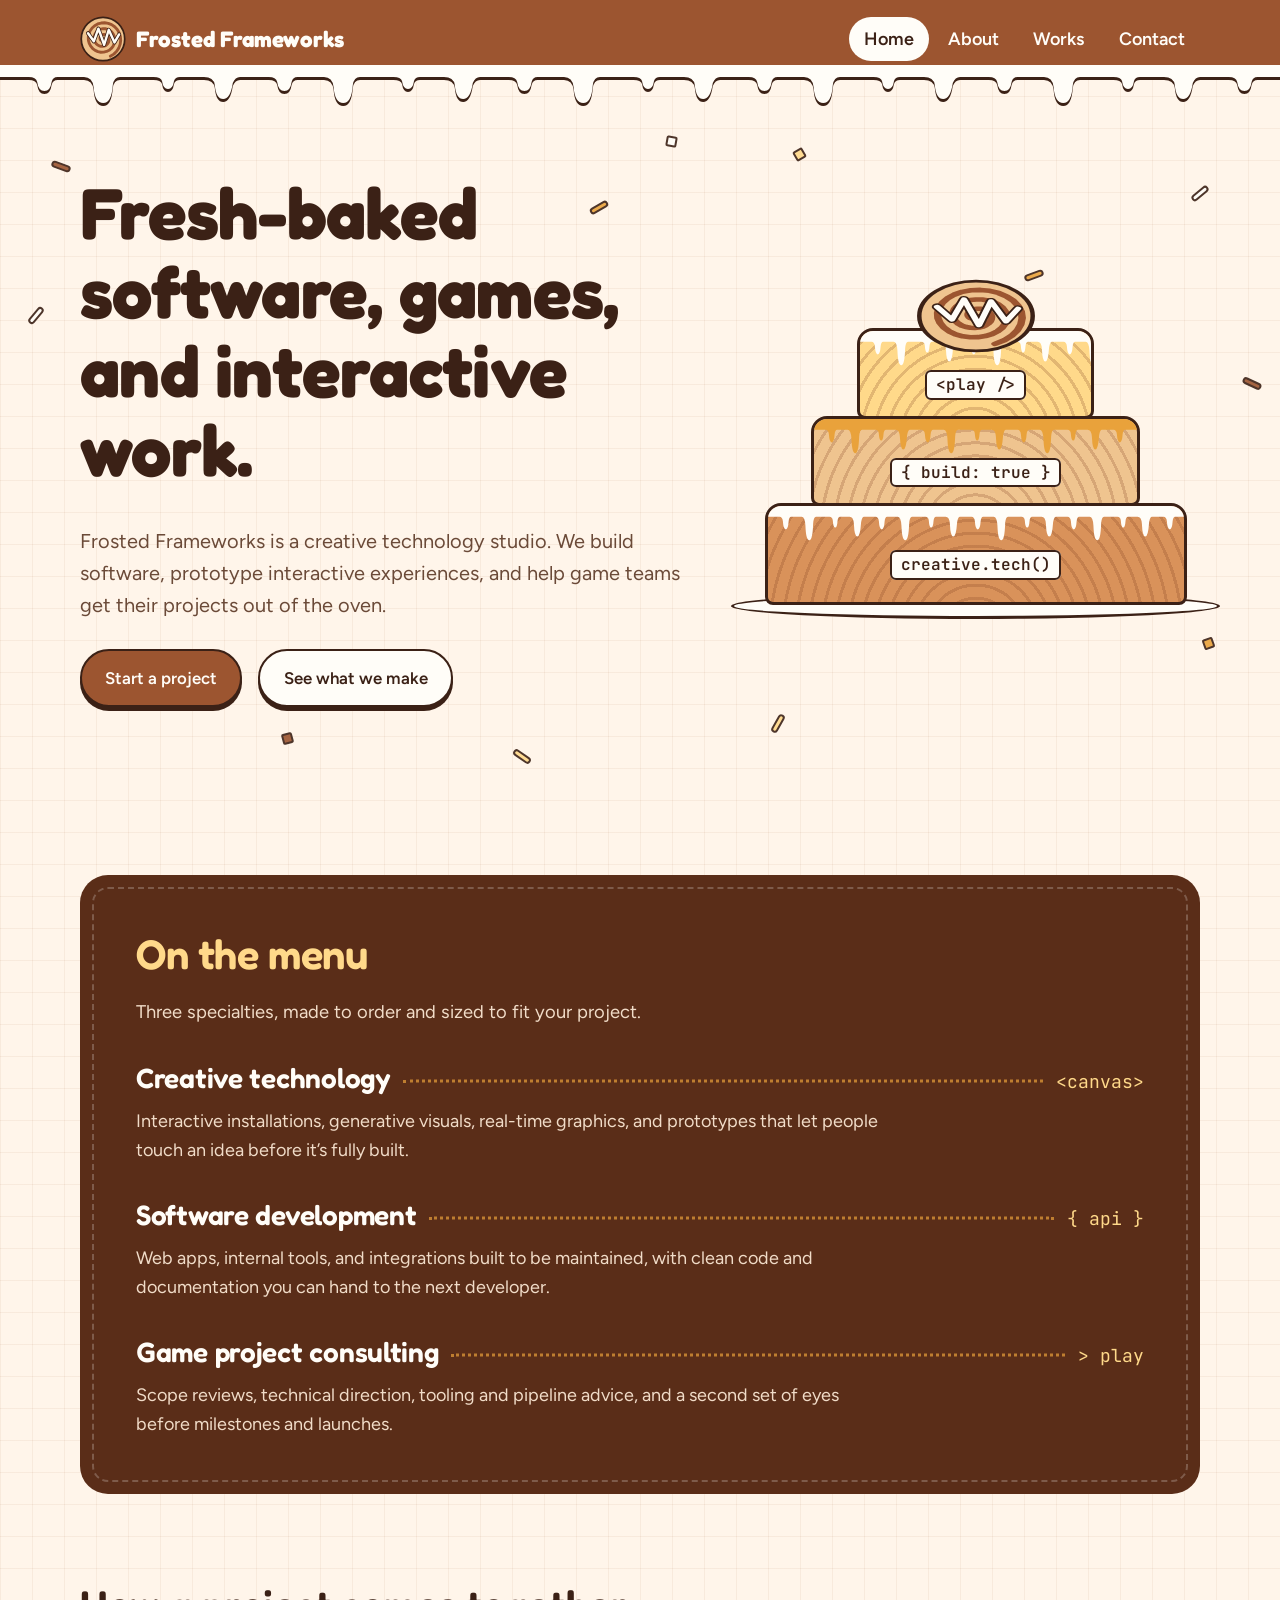
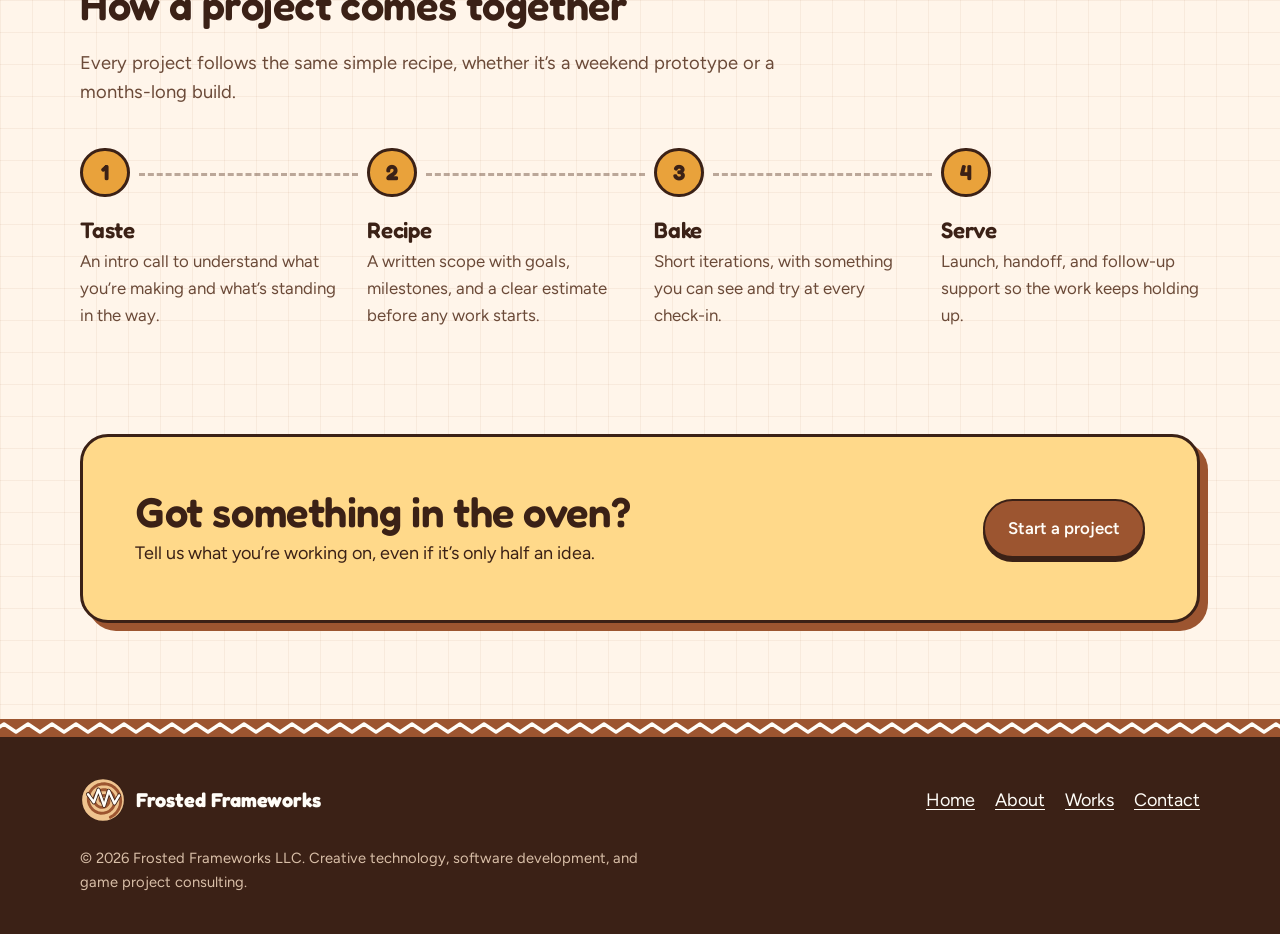
==== index.html @ f28d5090 "Initial Pass" ====
<!doctype html>
<html lang="en">
<head>
  <meta charset="utf-8">
  <meta name="viewport" content="width=device-width, initial-scale=1">
  <title>Frosted Frameworks | Creative technology, software, and game consulting</title>
  <meta name="description" content="Frosted Frameworks is a creative technology studio offering software development and video game project consulting.">
  <link rel="icon" href="favicon.svg" type="image/svg+xml">
  <link rel="preconnect" href="https://fonts.googleapis.com">
  <link rel="preconnect" href="https://fonts.gstatic.com" crossorigin>
  <link href="https://fonts.googleapis.com/css2?family=Fredoka:wght@500;600;700&family=Figtree:wght@400;500;600&family=JetBrains+Mono:wght@400;600&display=swap" rel="stylesheet">
  <link rel="stylesheet" href="css/style.css">
  <script>document.documentElement.classList.add('js')</script>
  <script src="js/main.js" defer></script>
</head>
<body>
<a class="skip" href="#main">Skip to content</a>
<header class="site-header">
  <div class="wrap header-inner">
    <a class="brand" href="index.html"><svg viewBox="0 0 80 80" class="logo" aria-hidden="true"><circle cx="40.0" cy="40.0" r="37.8" fill="#EFC48F" stroke="#3B2116" stroke-width="3.0"/><path d="M40.0 40.0 L40.4 40.1 L40.6 40.3 L40.9 40.7 L40.9 41.1 L40.8 41.6 L40.5 42.1 L40.1 42.5 L39.5 42.8 L38.7 43.0 L37.9 42.9 L37.0 42.6 L36.2 42.1 L35.5 41.3 L35.0 40.3 L34.7 39.2 L34.7 37.9 L35.0 36.6 L35.6 35.3 L36.5 34.1 L37.8 33.2 L39.3 32.5 L41.0 32.2 L42.8 32.2 L44.6 32.7 L46.4 33.7 L47.9 35.0 L49.1 36.7 L50.0 38.8 L50.4 41.0 L50.2 43.4 L49.6 45.7 L48.3 47.9 L46.6 49.8 L44.5 51.4 L41.9 52.4 L39.1 52.9 L36.3 52.7 L33.4 51.9 L30.7 50.5 L28.4 48.4 L26.5 45.8 L25.2 42.8 L24.6 39.5 L24.7 36.0 L25.6 32.6 L27.3 29.4 L29.7 26.6 L32.7 24.4 L36.2 22.8 L40.1 22.1 L44.1 22.2 L48.0 23.2 L51.7 25.0 L55.0 27.7 L57.6 31.1 L59.5 35.1 L60.4 39.5 L60.4 44.0 L59.4 48.5 L57.4 52.7 L54.4 56.5 L50.6 59.6 L46.2 61.7 L41.3 62.9 L36.2 63.0 L31.2 62.0 L26.4 59.8 L22.1 56.6 L18.6 52.5 L16.1 47.6 L14.6 42.2 L14.4 36.6 L15.4 31.0 L17.7 25.6 L21.1 20.8 L25.5 16.9 L30.8 13.9 L36.7 12.2 L42.9 11.8 L49.1 12.8 L55.0 15.1 L60.3 18.7 L64.8 23.4 L68.1 29.1 L70.2 35.5 L70.8 42.2 L69.9 48.9 L67.6 55.4 L63.8 61.3 L58.8 66.3 L52.7 70.1" fill="none" stroke="#9C5530" stroke-width="5.0" stroke-linecap="round" stroke-linejoin="round"/><path d="M14.0 30.0 24.0 44.0 32.0 22.0 42.0 50.0 50.0 24.0 60.0 46.0 68.0 32.0" fill="none" stroke="#3B2116" stroke-width="7.0" stroke-linecap="round" stroke-linejoin="round"/><path d="M14.0 30.0 24.0 44.0 32.0 22.0 42.0 50.0 50.0 24.0 60.0 46.0 68.0 32.0" fill="none" stroke="#FFFDF8" stroke-width="4.2" stroke-linecap="round" stroke-linejoin="round"/></svg><span>Frosted Frameworks</span></a>
    <button class="nav-toggle" type="button" aria-expanded="false" aria-controls="site-nav">Menu</button>
    <nav id="site-nav" class="site-nav" aria-label="Main">
      <ul>
        <li><a href="index.html" aria-current="page">Home</a></li>
        <li><a href="about.html">About</a></li>
        <li><a href="works.html">Works</a></li>
        <li><a href="contact.html">Contact</a></li>
      </ul>
    </nav>
  </div>
</header>
<div class="glaze" aria-hidden="true"><div class="drip"></div></div>
<main id="main">
<section class="hero">
  <div class="sprinkles" aria-hidden="true">
    <span class="" style="top:8%;left:4%;transform:rotate(20deg);background:var(--cinnamon)"></span>
    <span class="" style="top:14%;left:46%;transform:rotate(-30deg);background:var(--caramel)"></span>
    <span class="px" style="top:6%;left:62%;transform:rotate(60deg);background:var(--butter)"></span>
    <span class="" style="top:30%;left:2%;transform:rotate(-50deg);background:var(--glaze)"></span>
    <span class="" style="top:95%;left:40%;transform:rotate(35deg);background:var(--butter)"></span>
    <span class="px" style="top:92%;left:22%;transform:rotate(-15deg);background:var(--cinnamon)"></span>
    <span class="" style="top:12%;left:93%;transform:rotate(-40deg);background:var(--glaze)"></span>
    <span class="" style="top:40%;left:97%;transform:rotate(25deg);background:var(--cinnamon)"></span>
    <span class="px" style="top:78%;left:94%;transform:rotate(70deg);background:var(--caramel)"></span>
    <span class="" style="top:90%;left:60%;transform:rotate(-60deg);background:var(--butter)"></span>
    <span class="px" style="top:4%;left:52%;transform:rotate(10deg);background:var(--glaze)"></span>
    <span class="" style="top:24%;left:80%;transform:rotate(-20deg);background:var(--caramel)"></span>
  </div>
  <div class="wrap hero-grid">
    <div>
      <h1>Fresh-baked software, games, and interactive work.</h1>
      <p class="lead">Frosted Frameworks is a creative technology studio. We build software, prototype interactive experiences, and help game teams get their projects out of the oven.</p>
      <div class="hero-actions">
        <a class="btn btn-primary" href="contact.html">Start a project</a>
        <a class="btn btn-secondary" href="works.html">See what we make</a>
      </div>
    </div>
    <figure class="cake" aria-label="A three-tier cake topped with a cinnamon roll. Each tier is one of our services: games, software, and creative technology.">
      <div class="topper"><svg viewBox="0 0 80 80" width="120" height="74" preserveAspectRatio="none" aria-hidden="true"><circle cx="40.0" cy="40.0" r="37.8" fill="#EFC48F" stroke="#3B2116" stroke-width="3.0"/><path d="M40.0 40.0 L40.4 40.1 L40.6 40.3 L40.9 40.7 L40.9 41.1 L40.8 41.6 L40.5 42.1 L40.1 42.5 L39.5 42.8 L38.7 43.0 L37.9 42.9 L37.0 42.6 L36.2 42.1 L35.5 41.3 L35.0 40.3 L34.7 39.2 L34.7 37.9 L35.0 36.6 L35.6 35.3 L36.5 34.1 L37.8 33.2 L39.3 32.5 L41.0 32.2 L42.8 32.2 L44.6 32.7 L46.4 33.7 L47.9 35.0 L49.1 36.7 L50.0 38.8 L50.4 41.0 L50.2 43.4 L49.6 45.7 L48.3 47.9 L46.6 49.8 L44.5 51.4 L41.9 52.4 L39.1 52.9 L36.3 52.7 L33.4 51.9 L30.7 50.5 L28.4 48.4 L26.5 45.8 L25.2 42.8 L24.6 39.5 L24.7 36.0 L25.6 32.6 L27.3 29.4 L29.7 26.6 L32.7 24.4 L36.2 22.8 L40.1 22.1 L44.1 22.2 L48.0 23.2 L51.7 25.0 L55.0 27.7 L57.6 31.1 L59.5 35.1 L60.4 39.5 L60.4 44.0 L59.4 48.5 L57.4 52.7 L54.4 56.5 L50.6 59.6 L46.2 61.7 L41.3 62.9 L36.2 63.0 L31.2 62.0 L26.4 59.8 L22.1 56.6 L18.6 52.5 L16.1 47.6 L14.6 42.2 L14.4 36.6 L15.4 31.0 L17.7 25.6 L21.1 20.8 L25.5 16.9 L30.8 13.9 L36.7 12.2 L42.9 11.8 L49.1 12.8 L55.0 15.1 L60.3 18.7 L64.8 23.4 L68.1 29.1 L70.2 35.5 L70.8 42.2 L69.9 48.9 L67.6 55.4 L63.8 61.3 L58.8 66.3 L52.7 70.1" fill="none" stroke="#9C5530" stroke-width="5.0" stroke-linecap="round" stroke-linejoin="round"/><path d="M14.0 30.0 24.0 44.0 32.0 22.0 42.0 50.0 50.0 24.0 60.0 46.0 68.0 32.0" fill="none" stroke="#3B2116" stroke-width="7.0" stroke-linecap="round" stroke-linejoin="round"/><path d="M14.0 30.0 24.0 44.0 32.0 22.0 42.0 50.0 50.0 24.0 60.0 46.0 68.0 32.0" fill="none" stroke="#FFFDF8" stroke-width="4.2" stroke-linecap="round" stroke-linejoin="round"/></svg></div>
      <div class="tier tier-top"><span>&lt;play /&gt;</span></div>
      <div class="tier tier-mid"><span>{ build: true }</span></div>
      <div class="tier tier-base"><span>creative.tech()</span></div>
      <div class="plate"></div>
    </figure>
  </div>
</section>

<section class="section" aria-labelledby="menu-title">
  <div class="wrap">
    <div class="board">
      <h2 id="menu-title">On the menu</h2>
      <p class="section-intro">Three specialties, made to order and sized to fit your project.</p>
      <ul class="menu">
        <li>
          <div class="menu-head"><h3>Creative technology</h3><span class="leader" aria-hidden="true"></span><span class="glyph" aria-hidden="true">&lt;canvas&gt;</span></div>
          <p>Interactive installations, generative visuals, real-time graphics, and prototypes that let people touch an idea before it&rsquo;s fully built.</p>
        </li>
        <li>
          <div class="menu-head"><h3>Software development</h3><span class="leader" aria-hidden="true"></span><span class="glyph" aria-hidden="true">{ api }</span></div>
          <p>Web apps, internal tools, and integrations built to be maintained, with clean code and documentation you can hand to the next developer.</p>
        </li>
        <li>
          <div class="menu-head"><h3>Game project consulting</h3><span class="leader" aria-hidden="true"></span><span class="glyph" aria-hidden="true">&gt; play</span></div>
          <p>Scope reviews, technical direction, tooling and pipeline advice, and a second set of eyes before milestones and launches.</p>
        </li>
      </ul>
    </div>
  </div>
</section>

<section class="section" aria-labelledby="process-title" style="padding-top:0">
  <div class="wrap">
    <h2 id="process-title">How a project comes together</h2>
    <p class="section-intro">Every project follows the same simple recipe, whether it&rsquo;s a weekend prototype or a months-long build.</p>
    <ol class="steps">
      <li><h3>Taste</h3><p>An intro call to understand what you&rsquo;re making and what&rsquo;s standing in the way.</p></li>
      <li><h3>Recipe</h3><p>A written scope with goals, milestones, and a clear estimate before any work starts.</p></li>
      <li><h3>Bake</h3><p>Short iterations, with something you can see and try at every check-in.</p></li>
      <li><h3>Serve</h3><p>Launch, handoff, and follow-up support so the work keeps holding up.</p></li>
    </ol>
  </div>
</section>

<section class="wrap" aria-labelledby="cta-title">
  <div class="cta">
    <div>
      <h2 id="cta-title">Got something in the oven?</h2>
      <p>Tell us what you&rsquo;re working on, even if it&rsquo;s only half an idea.</p>
    </div>
    <a class="btn btn-primary" href="contact.html">Start a project</a>
  </div>
</section>
</main>
<footer class="site-footer">
  <div class="wrap footer-inner">
    <a class="brand" href="index.html"><svg viewBox="0 0 80 80" class="logo" aria-hidden="true"><circle cx="40.0" cy="40.0" r="37.8" fill="#EFC48F" stroke="#3B2116" stroke-width="3.0"/><path d="M40.0 40.0 L40.4 40.1 L40.6 40.3 L40.9 40.7 L40.9 41.1 L40.8 41.6 L40.5 42.1 L40.1 42.5 L39.5 42.8 L38.7 43.0 L37.9 42.9 L37.0 42.6 L36.2 42.1 L35.5 41.3 L35.0 40.3 L34.7 39.2 L34.7 37.9 L35.0 36.6 L35.6 35.3 L36.5 34.1 L37.8 33.2 L39.3 32.5 L41.0 32.2 L42.8 32.2 L44.6 32.7 L46.4 33.7 L47.9 35.0 L49.1 36.7 L50.0 38.8 L50.4 41.0 L50.2 43.4 L49.6 45.7 L48.3 47.9 L46.6 49.8 L44.5 51.4 L41.9 52.4 L39.1 52.9 L36.3 52.7 L33.4 51.9 L30.7 50.5 L28.4 48.4 L26.5 45.8 L25.2 42.8 L24.6 39.5 L24.7 36.0 L25.6 32.6 L27.3 29.4 L29.7 26.6 L32.7 24.4 L36.2 22.8 L40.1 22.1 L44.1 22.2 L48.0 23.2 L51.7 25.0 L55.0 27.7 L57.6 31.1 L59.5 35.1 L60.4 39.5 L60.4 44.0 L59.4 48.5 L57.4 52.7 L54.4 56.5 L50.6 59.6 L46.2 61.7 L41.3 62.9 L36.2 63.0 L31.2 62.0 L26.4 59.8 L22.1 56.6 L18.6 52.5 L16.1 47.6 L14.6 42.2 L14.4 36.6 L15.4 31.0 L17.7 25.6 L21.1 20.8 L25.5 16.9 L30.8 13.9 L36.7 12.2 L42.9 11.8 L49.1 12.8 L55.0 15.1 L60.3 18.7 L64.8 23.4 L68.1 29.1 L70.2 35.5 L70.8 42.2 L69.9 48.9 L67.6 55.4 L63.8 61.3 L58.8 66.3 L52.7 70.1" fill="none" stroke="#9C5530" stroke-width="5.0" stroke-linecap="round" stroke-linejoin="round"/><path d="M14.0 30.0 24.0 44.0 32.0 22.0 42.0 50.0 50.0 24.0 60.0 46.0 68.0 32.0" fill="none" stroke="#3B2116" stroke-width="7.0" stroke-linecap="round" stroke-linejoin="round"/><path d="M14.0 30.0 24.0 44.0 32.0 22.0 42.0 50.0 50.0 24.0 60.0 46.0 68.0 32.0" fill="none" stroke="#FFFDF8" stroke-width="4.2" stroke-linecap="round" stroke-linejoin="round"/></svg><span>Frosted Frameworks</span></a>
    <nav aria-label="Footer">
      <ul>
          <li><a href="index.html">Home</a></li>
          <li><a href="about.html">About</a></li>
          <li><a href="works.html">Works</a></li>
          <li><a href="contact.html">Contact</a></li>
      </ul>
    </nav>
    <p class="footer-note">&copy; <span data-year>2026</span> Frosted Frameworks LLC. Creative technology, software development, and game project consulting.</p>
  </div>
</footer>
</body>
</html>
---- css/style.css ----
/* ==========================================================
   Frosted Frameworks — site styles
   Palette, type and the frosting "drip" live in :root so the
   whole look can be retuned in one place.
   ========================================================== */

:root {
  --dough: #FFF5EA;          /* page background */
  --glaze: #FFFDF8;          /* cream-cheese icing */
  --ink: #3B2116;            /* text, outlines (espresso) */
  --ink-soft: #6B4A38;
  --cinnamon: #9C5530;       /* primary */
  --cinnamon-deep: #5A2D18;  /* menu board */
  --caramel: #E9A23B;
  --butter: #FFD98A;
  --pecan: #B8693A;
  --bun: #EFC48F;            /* baked dough */
  --link: #8E3A16;
  --grid: rgba(156, 85, 48, 0.07);

  --display: "Fredoka", "Trebuchet MS", "Segoe UI", sans-serif;
  --body: "Figtree", system-ui, -apple-system, "Segoe UI", Roboto, sans-serif;
  --mono: "JetBrains Mono", ui-monospace, "SFMono-Regular", Consolas, monospace;

  /* The signature icing drip, used as a CSS mask */
  --drip: url("data:image/svg+xml,%3Csvg xmlns='http://www.w3.org/2000/svg' viewBox='0 0 200 40' preserveAspectRatio='none'%3E%3Cpath d='M0 0H200V12Q196 12 194 18Q192 34 186 34Q180 34 179 20Q178 12 170 12H150Q146 12 145 16Q144 24 140 24Q136 24 135 16Q134 12 128 12H100Q95 12 94 20Q93 38 86 38Q79 38 78 22Q77 12 70 12H48Q44 12 43 17Q42 26 37 26Q32 26 31 17Q30 12 24 12H0Z'/%3E%3C/svg%3E");
  /* Cinnamon swirl crumb, used on cake tiers and the portrait */
  --swirl: repeating-radial-gradient(circle at 50% 135%, transparent 0 10px, rgba(122, 58, 28, 0.22) 10px 13px);

  color-scheme: light;
}

*, *::before, *::after { box-sizing: border-box; }

html { scroll-behavior: smooth; }

body {
  margin: 0;
  font-family: var(--body);
  font-size: 1.125rem;
  line-height: 1.6;
  color: var(--ink);
  background-color: var(--dough);
  background-image:
    linear-gradient(var(--grid) 1px, transparent 1px),
    linear-gradient(90deg, var(--grid) 1px, transparent 1px);
  background-size: 32px 32px;
  -webkit-font-smoothing: antialiased;
}

h1, h2, h3 {
  font-family: var(--display);
  font-weight: 600;
  line-height: 1.1;
  margin: 0 0 0.5em;
  letter-spacing: -0.01em;
}
h2 { font-size: clamp(1.9rem, 3.6vw, 2.6rem); }
h3 { font-size: 1.35rem; }

p { margin: 0 0 1em; max-width: 62ch; }
a { color: var(--link); text-underline-offset: 0.18em; }
img { max-width: 100%; display: block; }

::selection { background: var(--butter); color: var(--ink); }

:focus-visible {
  outline: 3px solid var(--ink);
  outline-offset: 3px;
  border-radius: 6px;
}

.wrap { width: min(1120px, 100% - 2.5rem); margin-inline: auto; }

.skip {
  position: absolute; left: 1rem; top: -4rem; z-index: 100;
  background: var(--ink); color: #fff; padding: 0.6rem 1rem; border-radius: 8px;
}
.skip:focus { top: 1rem; }

.visually-hidden {
  position: absolute; width: 1px; height: 1px; overflow: hidden;
  clip: rect(0 0 0 0); white-space: nowrap;
}

/* ---------- Header + frosting drip ---------- */

.site-header { background: var(--cinnamon); }
.site-header :focus-visible { outline-color: var(--glaze); }

.header-inner {
  display: flex; align-items: center; justify-content: space-between;
  gap: 1rem; padding-block: 1rem 1.1rem;
}

.brand {
  display: flex; align-items: center; gap: 0.6rem;
  text-decoration: none; color: var(--glaze);
  font-family: var(--display); font-weight: 700; font-size: 1.4rem;
}
.brand svg { width: 46px; height: 46px; flex: none; }

.site-nav ul { list-style: none; display: flex; gap: 0.25rem; margin: 0; padding: 0; }
.site-nav a {
  display: block; padding: 0.5rem 0.95rem; border-radius: 999px;
  text-decoration: none; color: var(--glaze); font-weight: 600;
}
.site-nav a:hover { background: rgba(255, 253, 248, 0.18); }
.site-nav a[aria-current="page"] { background: var(--glaze); color: var(--ink); }

.nav-toggle {
  display: none;
  font: inherit; font-weight: 600; color: var(--ink);
  background: var(--glaze); border: 2.5px solid var(--ink);
  border-radius: 999px; padding: 0.4rem 1rem; cursor: pointer;
}

/* White icing poured over the bottom of the header */
.glaze { position: relative; z-index: 2; margin-top: -15px; filter: drop-shadow(0 3px 0 var(--ink)); }
.drip {
  height: 44px;
  background: var(--glaze);
  -webkit-mask: var(--drip) repeat-x 0 0 / 240px 40px;
          mask: var(--drip) repeat-x 0 0 / 240px 40px;
}

@media (max-width: 760px) {
  .header-inner { flex-wrap: wrap; }
  .js .nav-toggle { display: inline-block; }
  .js .site-nav { display: none; width: 100%; }
  .js .site-nav.open { display: block; }
  .site-nav ul { flex-direction: column; padding-block: 0.5rem; }
  .site-nav:not(.open) ul { flex-direction: row; flex-wrap: wrap; }
}

/* ---------- Buttons ---------- */

.btn {
  display: inline-flex; align-items: center; justify-content: center;
  padding: 0.85rem 1.45rem; border-radius: 999px;
  font: inherit; font-weight: 600; font-size: 1.05rem;
  text-decoration: none; color: var(--ink);
  border: 2.5px solid var(--ink); box-shadow: 0 4px 0 var(--ink);
  cursor: pointer; transition: transform 0.08s, box-shadow 0.08s;
}
.btn:active { transform: translateY(3px); box-shadow: 0 1px 0 var(--ink); }
.btn-primary { background: var(--cinnamon); color: var(--glaze); }
.btn-primary:hover { background: #B0643B; }
.btn-secondary { background: var(--glaze); }
.btn-secondary:hover { background: #FFF0DC; }
.btn[disabled] { opacity: 0.7; cursor: progress; }

/* ---------- Sections ---------- */

.section { padding-block: clamp(3rem, 7vw, 5.5rem); }
.section-intro { color: var(--ink-soft); font-size: 1.15rem; }
.lead { font-size: 1.25rem; color: var(--ink-soft); }

/* ---------- Home hero + cake ---------- */

.hero { position: relative; overflow: hidden; padding-block: clamp(1.5rem, 5vw, 4rem) clamp(3rem, 7vw, 5rem); }
.hero > .wrap { position: relative; z-index: 1; }

.hero-grid {
  display: grid; grid-template-columns: 1.15fr 0.85fr;
  gap: clamp(2rem, 5vw, 4rem); align-items: center;
}
.hero h1 { font-size: clamp(2.6rem, 6.2vw, 4.5rem); font-weight: 700; max-width: 15ch; }
.hero-actions { display: flex; flex-wrap: wrap; gap: 1rem; margin-top: 1.75rem; }

.sprinkles { position: absolute; inset: 0; pointer-events: none; z-index: 0; }
.sprinkles span {
  position: absolute; width: 20px; height: 7px; border-radius: 4px;
  border: 2px solid var(--ink); opacity: 0.9;
}
.sprinkles span.px { width: 11px; height: 11px; border-radius: 2px; }

.cake {
  position: relative; isolation: isolate;
  display: flex; flex-direction: column; align-items: center;
  width: min(430px, 94%); margin-inline: auto; padding-top: 18px;
}
.topper { position: relative; z-index: 3; margin-bottom: -22px; line-height: 0; }
.topper svg { display: block; }
.tier {
  position: relative; z-index: 1; overflow: hidden; margin-top: -3px;
  border: 3px solid var(--ink); border-radius: 16px 16px 8px 8px;
  padding: 2.6rem 1rem 1.1rem; text-align: center;
  font-family: var(--mono); font-weight: 600; font-size: clamp(0.85rem, 1.6vw, 1rem);
}
.tier::before {
  content: ""; position: absolute; left: 0; right: 0; top: 0; height: 36px;
  filter: drop-shadow(0 2px 0 rgba(59, 33, 22, 0.55));
  background: var(--frost);
  -webkit-mask: var(--drip) repeat-x 0 0 / 96px 36px;
          mask: var(--drip) repeat-x 0 0 / 96px 36px;
}
.tier span { position: relative; background: var(--glaze); border: 2px solid var(--ink); padding: 0.15rem 0.55rem; border-radius: 6px; }
.tier-top  { width: 56%;  background: var(--swirl), var(--butter); --frost: var(--glaze); }
.tier-mid  { width: 78%;  background: var(--swirl), var(--bun); --frost: var(--caramel); }
.tier-base { width: 100%; background: var(--swirl), #D9925A; --frost: var(--glaze); padding-block: 2.9rem 1.5rem; }
.plate {
  position: relative; z-index: 0; width: 116%; height: 26px; margin-top: -12px;
  background: var(--glaze); border: 3px solid var(--ink); border-radius: 50%;
}
.cake-caption { margin: 1.25rem auto 0; text-align: center; font-size: 0.95rem; color: var(--ink-soft); }

/* One orchestrated moment: the cake stacks itself on load */
@keyframes stack {
  from { transform: translateY(-70px); opacity: 0; }
  to   { transform: none; opacity: 1; }
}
.tier, .topper { animation: stack 0.6s cubic-bezier(0.3, 1.45, 0.5, 1) both; }
.tier-base { animation-delay: 0.15s; }
.tier-mid  { animation-delay: 0.4s; }
.tier-top  { animation-delay: 0.65s; }
.topper    { animation-delay: 0.95s; }

/* ---------- Menu board (chalkboard / terminal) ---------- */

.board {
  background: var(--cinnamon-deep); color: var(--glaze);
  border-radius: 28px; padding: clamp(1.75rem, 5vw, 3.5rem);
  outline: 2px dashed rgba(255, 255, 255, 0.22); outline-offset: -14px;
}
.board h2 { color: var(--butter); }
.board .section-intro { color: #F1DCC8; }

.menu { list-style: none; padding: 0; margin: 2.25rem 0 0; display: grid; gap: 2.25rem; }
.menu-head { display: flex; align-items: baseline; gap: 0.8rem; }
.menu-head h3 { margin: 0; font-size: clamp(1.3rem, 2.6vw, 1.75rem); color: var(--glaze); }
.leader { flex: 1; min-width: 2rem; border-bottom: 3px dotted rgba(233, 162, 59, 0.7); transform: translateY(-0.3em); }
.glyph { font-family: var(--mono); color: var(--butter); white-space: nowrap; }
.menu p { color: #F1DCC8; margin: 0.6rem 0 0; }

@media (max-width: 560px) {
  .menu-head { flex-wrap: wrap; }
  .leader { display: none; }
  .glyph { width: 100%; order: -1; font-size: 0.95rem; }
}

/* ---------- Process steps (a real sequence) ---------- */

.steps {
  list-style: none; padding: 0; margin: 2.5rem 0 0;
  display: grid; grid-template-columns: repeat(4, 1fr); gap: 1.75rem;
  counter-reset: step;
}
.steps li { position: relative; counter-increment: step; padding-top: 4.4rem; }
.steps li::before {
  content: counter(step);
  position: absolute; top: 0; left: 0; width: 3.1rem; height: 3.1rem;
  display: grid; place-items: center; border-radius: 50%;
  background: var(--caramel); border: 3px solid var(--ink);
  font-family: var(--display); font-weight: 700; font-size: 1.35rem;
}
.steps li:not(:last-child)::after {
  content: ""; position: absolute; top: 1.55rem; left: 3.7rem; right: -1.2rem;
  border-top: 3px dashed var(--ink-soft); opacity: 0.45;
}
.steps h3 { font-size: 1.4rem; margin-bottom: 0.35rem; }
.steps p { color: var(--ink-soft); font-size: 1.05rem; }

@media (max-width: 900px) {
  .steps { grid-template-columns: repeat(2, 1fr); }
  .steps li::after { display: none; }
}
@media (max-width: 520px) { .steps { grid-template-columns: 1fr; } }

/* ---------- Call to action ---------- */

.cta {
  display: flex; flex-wrap: wrap; align-items: center; justify-content: space-between; gap: 1.5rem 2rem;
  background: var(--butter); border: 3px solid var(--ink); border-radius: 28px;
  padding: clamp(1.75rem, 5vw, 3.25rem); box-shadow: 8px 8px 0 var(--cinnamon);
}
.cta h2 { margin-bottom: 0.3rem; }
.cta p { margin: 0; }

/* ---------- Inner page heading ---------- */

.page-hero { padding-block: clamp(1.5rem, 4vw, 3.5rem) 0.5rem; }
.page-hero h1 { font-size: clamp(2.5rem, 5.6vw, 3.9rem); font-weight: 700; }

/* ---------- About ---------- */

.about-intro { display: grid; grid-template-columns: 1.3fr 0.7fr; gap: clamp(2rem, 5vw, 4rem); align-items: center; }
.portrait {
  position: relative; overflow: hidden; justify-self: center;
  width: 100%; max-width: 300px; aspect-ratio: 1;
  display: grid; place-items: center;
  background: var(--swirl), var(--bun); border: 3px solid var(--ink); border-radius: 50%;
  font-family: var(--display); font-weight: 700; font-size: clamp(3rem, 8vw, 5rem);
}
.portrait::before {
  content: ""; position: absolute; left: 0; right: 0; top: 0; height: 34%;
  background: var(--glaze); filter: drop-shadow(0 3px 0 var(--ink));
  -webkit-mask: var(--drip) repeat-x 0 0 / 120px 100%;
          mask: var(--drip) repeat-x 0 0 / 120px 100%;
}
.portrait span { position: relative; padding-top: 0.6em; }
.portrait img { position: absolute; inset: 0; width: 100%; height: 100%; object-fit: cover; }

.recipe-grid { display: grid; grid-template-columns: 0.9fr 1.1fr; gap: clamp(2rem, 5vw, 4rem); align-items: center; }
.recipe {
  background: var(--glaze); border: 3px solid var(--ink); border-radius: 18px; overflow: hidden;
  box-shadow: 8px 8px 0 var(--caramel);
}
.recipe-top {
  display: flex; align-items: center; gap: 0.5rem;
  background: var(--cinnamon); color: var(--glaze); border-bottom: 3px solid var(--ink);
  padding: 0.7rem 1.1rem; font-family: var(--mono); font-weight: 600; font-size: 0.95rem;
}
.recipe-top i { width: 12px; height: 12px; border-radius: 50%; border: 2px solid var(--ink); background: var(--glaze); }
.recipe pre {
  margin: 0; padding: 2em 1.25rem; overflow-x: auto;
  font-family: var(--mono); font-size: clamp(0.82rem, 1.5vw, 0.98rem); line-height: 2;
  background-image: repeating-linear-gradient(transparent 0 calc(2em - 1px), rgba(156, 85, 48, 0.2) calc(2em - 1px) 2em);
}
.tok-k { color: #9C5530; font-weight: 600; }
.tok-p { color: #2F7A5A; }
.tok-s { color: #A6371B; }
.tok-c { color: #8C7466; font-style: italic; }

.timeline {
  list-style: none; margin: 2rem 0 0; max-width: 760px;
  padding: 0 0 0 2.25rem; border-left: 4px dotted var(--cinnamon);
  display: grid; gap: 2rem;
}
.timeline li { position: relative; }
.timeline li::before {
  content: ""; position: absolute; left: calc(-2.25rem - 14px); top: 0.3rem;
  width: 24px; height: 24px; border-radius: 50%;
  background: var(--glaze); border: 3px solid var(--ink);
}
.timeline li.now::before { background: var(--caramel); }
.timeline h3 { margin-bottom: 0.3rem; }
.timeline p { color: var(--ink-soft); margin: 0; }

/* ---------- Works: display case ---------- */

.shelf { margin-top: clamp(2.5rem, 5vw, 3.75rem); }
.shelf h2 { margin-bottom: 0.3rem; }
.shelf > p { color: var(--ink-soft); }

.case {
  position: relative; overflow: hidden;
  display: flex; flex-wrap: wrap; gap: 0.85rem;
  margin-top: 1.25rem; padding: 1.9rem 1.5rem 1.6rem;
  background: var(--tint); border: 3px solid var(--ink); border-bottom: 0;
  border-radius: 24px 24px 0 0;
}
.case::after { /* glass reflection */
  content: ""; position: absolute; inset: 0; pointer-events: none;
  background: linear-gradient(112deg, transparent 38%, rgba(255, 255, 255, 0.55) 44%, transparent 50%);
}
.shelf-board { height: 20px; background: var(--pecan); border: 3px solid var(--ink); border-radius: 0 0 12px 12px; }

.treat {
  position: relative; z-index: 1;
  font-family: var(--mono); font-weight: 600; font-size: 0.95rem;
  padding: 0.5rem 1rem 0.55rem; background: var(--glaze);
  border: 2.5px solid var(--ink); border-top: 7px solid var(--ink);
  border-radius: 18px 18px 10px 10px;
}
.treat:nth-child(4n+1) { border-top-color: var(--cinnamon); }
.treat:nth-child(4n+2) { border-top-color: var(--caramel); }
.treat:nth-child(4n+3) { border-top-color: var(--cinnamon-deep); }
.treat:nth-child(4n+4) { border-top-color: var(--pecan); }

.tint-butter   { --tint: rgba(255, 217, 138, 0.38); }
.tint-caramel  { --tint: rgba(233, 162, 59, 0.24); }
.tint-cinnamon { --tint: rgba(156, 85, 48, 0.16); }

.projects { display: grid; grid-template-columns: repeat(auto-fit, minmax(270px, 1fr)); gap: 1.75rem; margin-top: 2rem; }
.project {
  display: flex; flex-direction: column; overflow: hidden;
  background: var(--glaze); border: 3px solid var(--ink); border-radius: 20px;
}
.project-art {
  aspect-ratio: 16 / 10; display: grid; place-items: center;
  border-bottom: 3px solid var(--ink);
  font-family: var(--mono); font-weight: 600; font-size: clamp(1.6rem, 3vw, 2.2rem);
  background-color: var(--tint);
  background-image:
    linear-gradient(rgba(59, 33, 22, 0.08) 1px, transparent 1px),
    linear-gradient(90deg, rgba(59, 33, 22, 0.08) 1px, transparent 1px);
  background-size: 20px 20px;
}
.project-body { display: flex; flex-direction: column; flex: 1; padding: 1.3rem 1.4rem 1.5rem; }
.project-body h3 { margin-bottom: 0.4rem; }
.project-meta { margin: 0 0 0.8rem; font-size: 0.98rem; color: var(--ink-soft); }
.project-meta dt { display: inline; font-weight: 600; color: var(--ink); }
.project-meta dd { display: inline; margin: 0; }
.project-meta dd::after { content: ""; display: block; }
.project-body p { font-size: 1.02rem; }
.project-body a { margin-top: auto; font-weight: 600; }

/* ---------- Contact: order ticket ---------- */

.contact-grid { display: grid; grid-template-columns: 1.4fr 0.9fr; gap: clamp(2rem, 5vw, 3.5rem); align-items: start; }

.ticket {
  background: var(--glaze); border: 3px solid var(--ink); border-radius: 8px 8px 22px 22px;
  padding: 0 clamp(1.25rem, 4vw, 2.5rem) 2.25rem;
  box-shadow: 8px 8px 0 var(--caramel);
}
.ticket-head {
  margin: 0 calc(-1 * clamp(1.25rem, 4vw, 2.5rem)) 1.75rem;
  padding: 1.1rem clamp(1.25rem, 4vw, 2.5rem);
  border-bottom: 3px dashed var(--ink);
  display: flex; justify-content: space-between; align-items: baseline; gap: 1rem; flex-wrap: wrap;
}
.ticket-head h2 { margin: 0; font-size: 1.7rem; }
.ticket-head p { margin: 0; font-size: 0.95rem; color: var(--ink-soft); }

.field { display: grid; gap: 0.4rem; margin-bottom: 1.3rem; }
.field-row { display: grid; grid-template-columns: 1fr 1fr; gap: 0 1.25rem; }
label { font-weight: 600; }
.optional { font-weight: 400; color: var(--ink-soft); }
input, select, textarea {
  width: 100%; font: inherit; font-size: 1rem; color: var(--ink);
  padding: 0.8rem 1rem; background: var(--dough);
  border: 2.5px solid var(--ink); border-radius: 12px;
}
textarea { min-height: 160px; resize: vertical; }
input:focus, select:focus, textarea:focus { background: var(--glaze); }
.hint { font-size: 0.92rem; color: var(--ink-soft); margin: 0; }

.form-status { margin: 1rem 0 0; font-weight: 600; }
.form-status.success { color: #2F7A5A; }
.form-status.error { color: #A12D14; }

.aside { display: grid; gap: 1.5rem; }
.aside-card { background: rgba(255, 217, 138, 0.4); border: 3px solid var(--ink); border-radius: 20px; padding: 1.5rem 1.6rem; }
.aside-card h2 { font-size: 1.45rem; }
.aside-card p:last-child, .aside-card ol { margin-bottom: 0; }
.aside-card ol { padding-left: 1.25rem; color: var(--ink-soft); }
.aside-card li + li { margin-top: 0.4rem; }
.email-link { display: inline-block; font-weight: 600; font-size: 1.1rem; overflow-wrap: anywhere; }

/* ---------- Footer ---------- */

.site-footer { margin-top: clamp(3rem, 8vw, 6rem); background: var(--ink); color: #F1DCC8; }
.site-footer::before { /* icing drizzle */
  content: ""; display: block; height: 18px;
  background: var(--cinnamon) url("data:image/svg+xml,%3Csvg xmlns='http://www.w3.org/2000/svg' viewBox='0 0 48 18'%3E%3Cpath d='M0 13 L12 5 L24 13 L36 5 L48 13' fill='none' stroke='%23FFFDF8' stroke-width='3.5' stroke-linecap='round' stroke-linejoin='round'/%3E%3C/svg%3E") repeat-x center / 48px 18px;
}
.footer-inner { display: flex; flex-wrap: wrap; justify-content: space-between; align-items: center; gap: 1.5rem; padding-block: 2.5rem; }
.site-footer .brand { font-size: 1.25rem; }
.site-footer nav ul { list-style: none; display: flex; flex-wrap: wrap; gap: 0.25rem 1.25rem; margin: 0; padding: 0; }
.site-footer a { color: var(--glaze); }
.footer-note { width: 100%; margin: 0; font-size: 0.92rem; color: #D9BFA8; }

/* ---------- Responsive ---------- */

@media (max-width: 860px) {
  .hero-grid, .about-intro, .recipe-grid, .contact-grid { grid-template-columns: 1fr; }
  .hero h1 { max-width: 16ch; }
  .portrait { max-width: 220px; justify-self: start; }
}
@media (max-width: 560px) {
  .field-row { grid-template-columns: 1fr; }
  body { font-size: 1.0625rem; }
}

@media (prefers-reduced-motion: reduce) {
  html { scroll-behavior: auto; }
  *, *::before, *::after { animation: none !important; transition: none !important; }
}

@media (max-width: 860px) {
  .sprinkles { display: none; }
}
@media (max-width: 420px) {
  .site-header .brand { font-size: 1.15rem; gap: 0.45rem; }
  .site-header .brand svg { width: 38px; height: 38px; }
}
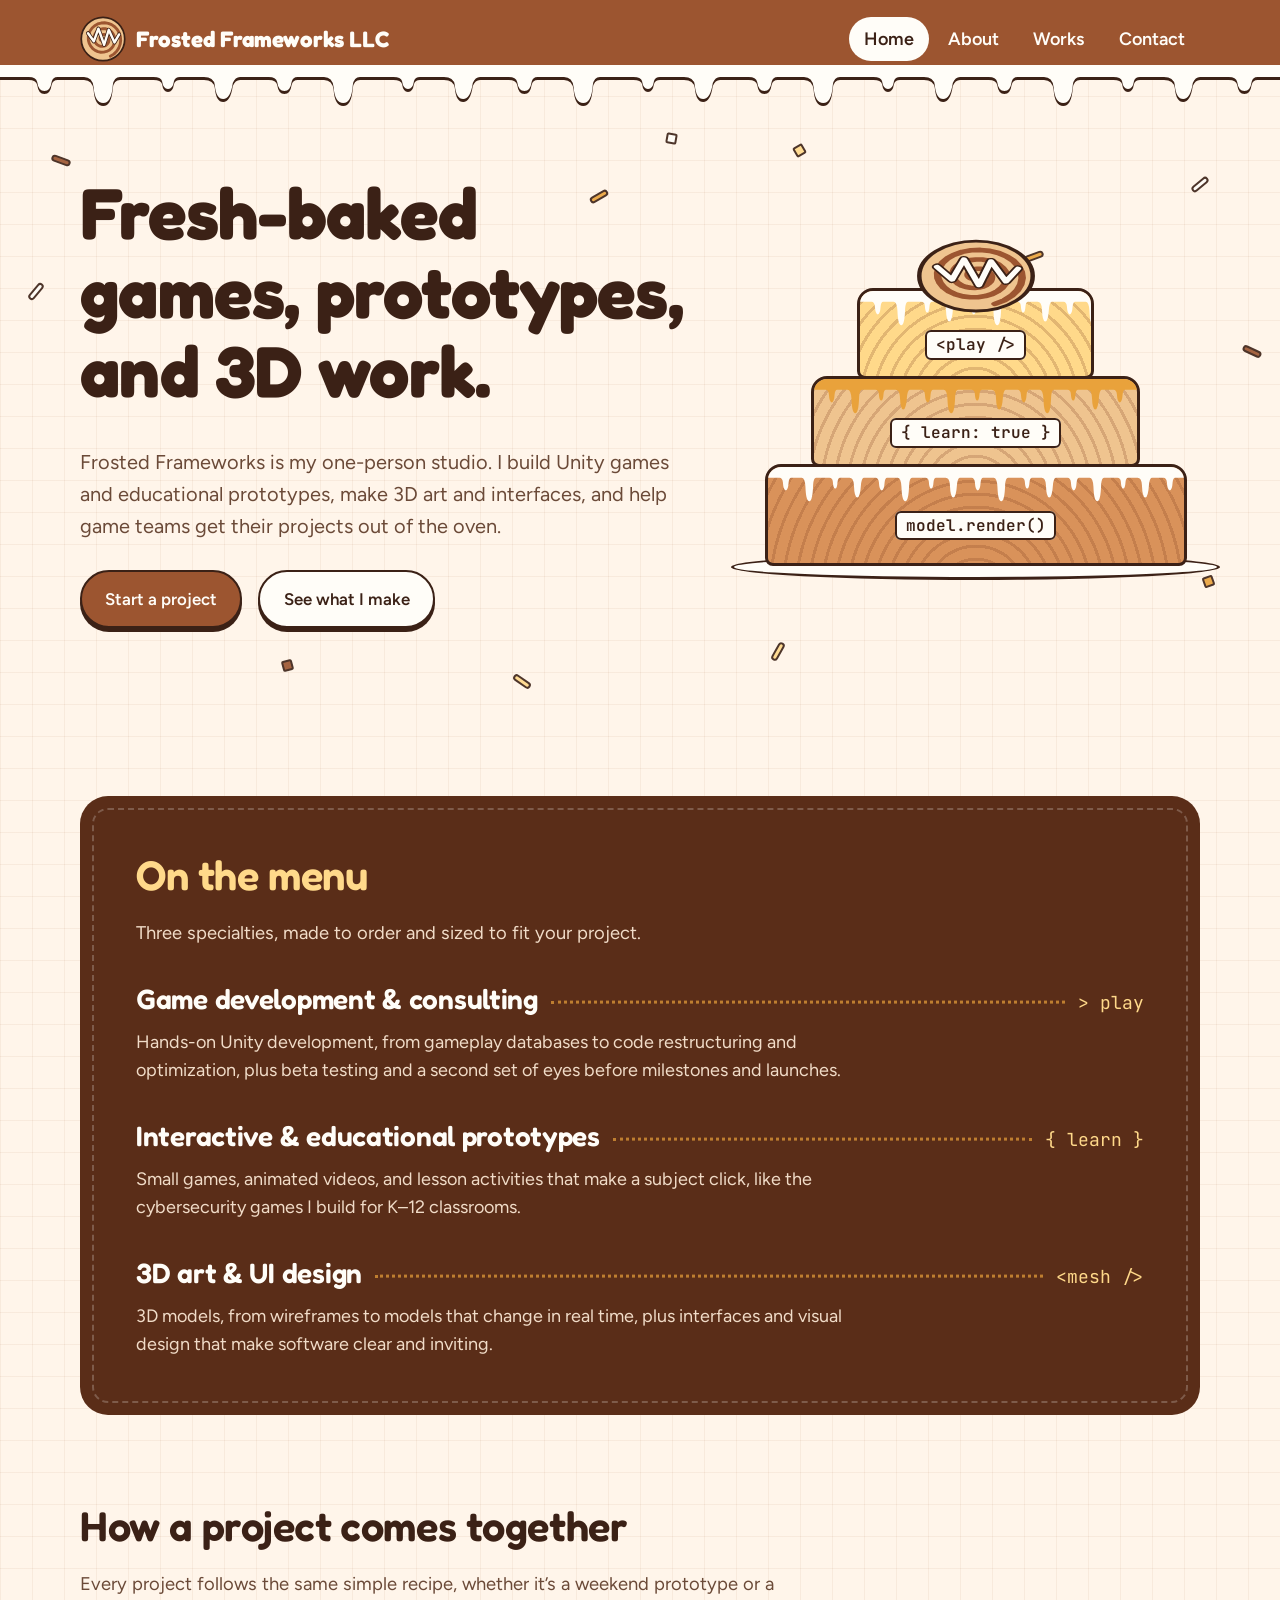
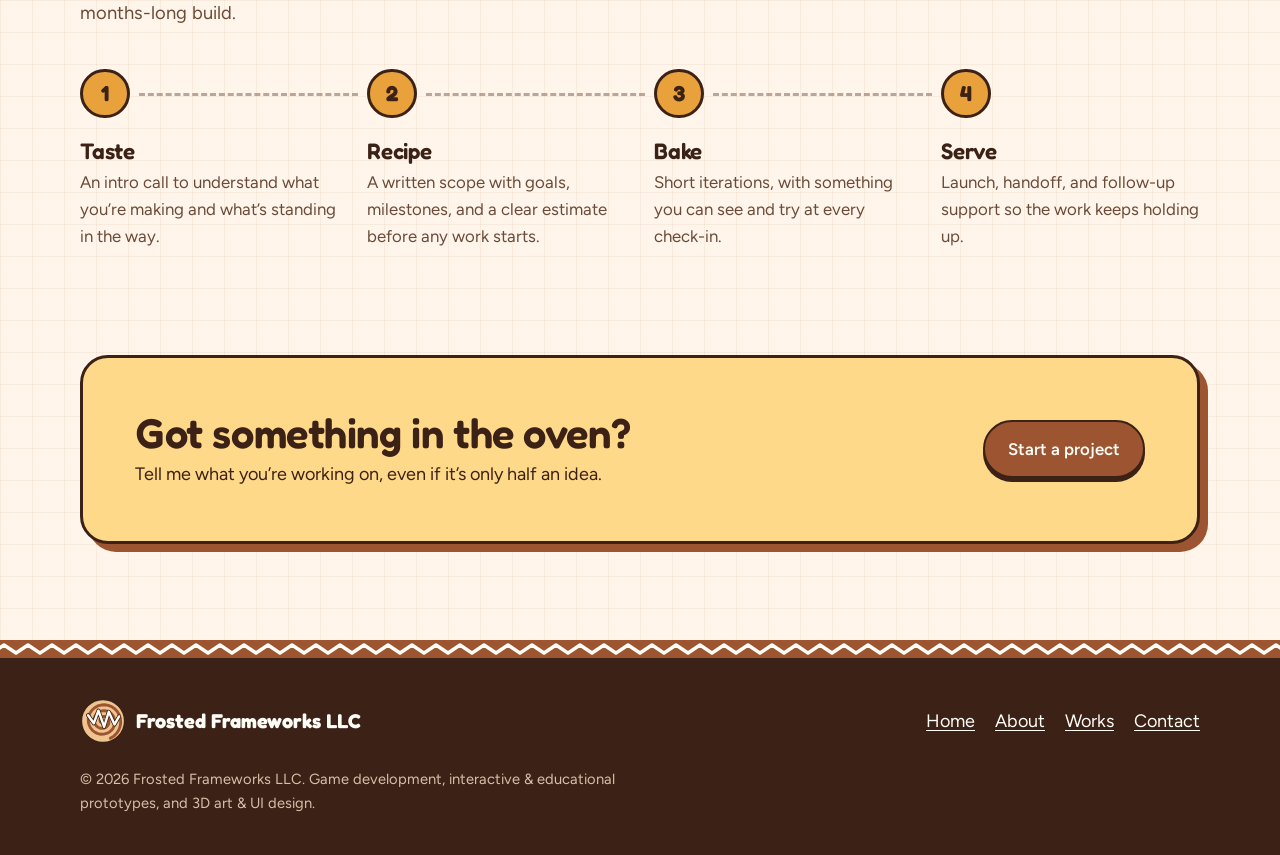
==== commit 83309043: "Refresh services, About content, and shared logo - Move the logo to images/logo.svg and reference it" ====
--- a/index.html
+++ b/index.html
@@ -3,9 +3,9 @@
 <head>
   <meta charset="utf-8">
   <meta name="viewport" content="width=device-width, initial-scale=1">
-  <title>Frosted Frameworks | Creative technology, software, and game consulting</title>
-  <meta name="description" content="Frosted Frameworks is a creative technology studio offering software development and video game project consulting.">
-  <link rel="icon" href="favicon.svg" type="image/svg+xml">
+  <title>Frosted Frameworks LLC | Game development, educational prototypes, and 3D art</title>
+  <meta name="description" content="Frosted Frameworks is a one-person studio offering Unity game development and consulting, interactive and educational prototypes, and 3D art and UI design.">
+  <link rel="icon" href="images/logo.svg" type="image/svg+xml">
   <link rel="preconnect" href="https://fonts.googleapis.com">
   <link rel="preconnect" href="https://fonts.gstatic.com" crossorigin>
   <link href="https://fonts.googleapis.com/css2?family=Fredoka:wght@500;600;700&family=Figtree:wght@400;500;600&family=JetBrains+Mono:wght@400;600&display=swap" rel="stylesheet">
@@ -17,7 +17,7 @@
 <a class="skip" href="#main">Skip to content</a>
 <header class="site-header">
   <div class="wrap header-inner">
-    <a class="brand" href="index.html"><svg viewBox="0 0 80 80" class="logo" aria-hidden="true"><circle cx="40.0" cy="40.0" r="37.8" fill="#EFC48F" stroke="#3B2116" stroke-width="3.0"/><path d="M40.0 40.0 L40.4 40.1 L40.6 40.3 L40.9 40.7 L40.9 41.1 L40.8 41.6 L40.5 42.1 L40.1 42.5 L39.5 42.8 L38.7 43.0 L37.9 42.9 L37.0 42.6 L36.2 42.1 L35.5 41.3 L35.0 40.3 L34.7 39.2 L34.7 37.9 L35.0 36.6 L35.6 35.3 L36.5 34.1 L37.8 33.2 L39.3 32.5 L41.0 32.2 L42.8 32.2 L44.6 32.7 L46.4 33.7 L47.9 35.0 L49.1 36.7 L50.0 38.8 L50.4 41.0 L50.2 43.4 L49.6 45.7 L48.3 47.9 L46.6 49.8 L44.5 51.4 L41.9 52.4 L39.1 52.9 L36.3 52.7 L33.4 51.9 L30.7 50.5 L28.4 48.4 L26.5 45.8 L25.2 42.8 L24.6 39.5 L24.7 36.0 L25.6 32.6 L27.3 29.4 L29.7 26.6 L32.7 24.4 L36.2 22.8 L40.1 22.1 L44.1 22.2 L48.0 23.2 L51.7 25.0 L55.0 27.7 L57.6 31.1 L59.5 35.1 L60.4 39.5 L60.4 44.0 L59.4 48.5 L57.4 52.7 L54.4 56.5 L50.6 59.6 L46.2 61.7 L41.3 62.9 L36.2 63.0 L31.2 62.0 L26.4 59.8 L22.1 56.6 L18.6 52.5 L16.1 47.6 L14.6 42.2 L14.4 36.6 L15.4 31.0 L17.7 25.6 L21.1 20.8 L25.5 16.9 L30.8 13.9 L36.7 12.2 L42.9 11.8 L49.1 12.8 L55.0 15.1 L60.3 18.7 L64.8 23.4 L68.1 29.1 L70.2 35.5 L70.8 42.2 L69.9 48.9 L67.6 55.4 L63.8 61.3 L58.8 66.3 L52.7 70.1" fill="none" stroke="#9C5530" stroke-width="5.0" stroke-linecap="round" stroke-linejoin="round"/><path d="M14.0 30.0 24.0 44.0 32.0 22.0 42.0 50.0 50.0 24.0 60.0 46.0 68.0 32.0" fill="none" stroke="#3B2116" stroke-width="7.0" stroke-linecap="round" stroke-linejoin="round"/><path d="M14.0 30.0 24.0 44.0 32.0 22.0 42.0 50.0 50.0 24.0 60.0 46.0 68.0 32.0" fill="none" stroke="#FFFDF8" stroke-width="4.2" stroke-linecap="round" stroke-linejoin="round"/></svg><span>Frosted Frameworks</span></a>
+    <a class="brand" href="index.html"><img class="logo" src="images/logo.svg" alt="" width="46" height="46"><span>Frosted Frameworks LLC</span></a>
     <button class="nav-toggle" type="button" aria-expanded="false" aria-controls="site-nav">Menu</button>
     <nav id="site-nav" class="site-nav" aria-label="Main">
       <ul>
@@ -33,33 +33,33 @@
 <main id="main">
 <section class="hero">
   <div class="sprinkles" aria-hidden="true">
-    <span class="" style="top:8%;left:4%;transform:rotate(20deg);background:var(--cinnamon)"></span>
-    <span class="" style="top:14%;left:46%;transform:rotate(-30deg);background:var(--caramel)"></span>
+    <span style="top:8%;left:4%;transform:rotate(20deg);background:var(--cinnamon)"></span>
+    <span style="top:14%;left:46%;transform:rotate(-30deg);background:var(--caramel)"></span>
     <span class="px" style="top:6%;left:62%;transform:rotate(60deg);background:var(--butter)"></span>
-    <span class="" style="top:30%;left:2%;transform:rotate(-50deg);background:var(--glaze)"></span>
-    <span class="" style="top:95%;left:40%;transform:rotate(35deg);background:var(--butter)"></span>
+    <span style="top:30%;left:2%;transform:rotate(-50deg);background:var(--glaze)"></span>
+    <span style="top:95%;left:40%;transform:rotate(35deg);background:var(--butter)"></span>
     <span class="px" style="top:92%;left:22%;transform:rotate(-15deg);background:var(--cinnamon)"></span>
-    <span class="" style="top:12%;left:93%;transform:rotate(-40deg);background:var(--glaze)"></span>
-    <span class="" style="top:40%;left:97%;transform:rotate(25deg);background:var(--cinnamon)"></span>
+    <span style="top:12%;left:93%;transform:rotate(-40deg);background:var(--glaze)"></span>
+    <span style="top:40%;left:97%;transform:rotate(25deg);background:var(--cinnamon)"></span>
     <span class="px" style="top:78%;left:94%;transform:rotate(70deg);background:var(--caramel)"></span>
-    <span class="" style="top:90%;left:60%;transform:rotate(-60deg);background:var(--butter)"></span>
+    <span style="top:90%;left:60%;transform:rotate(-60deg);background:var(--butter)"></span>
     <span class="px" style="top:4%;left:52%;transform:rotate(10deg);background:var(--glaze)"></span>
-    <span class="" style="top:24%;left:80%;transform:rotate(-20deg);background:var(--caramel)"></span>
+    <span style="top:24%;left:80%;transform:rotate(-20deg);background:var(--caramel)"></span>
   </div>
   <div class="wrap hero-grid">
     <div>
-      <h1>Fresh-baked software, games, and interactive work.</h1>
-      <p class="lead">Frosted Frameworks is a creative technology studio. We build software, prototype interactive experiences, and help game teams get their projects out of the oven.</p>
+      <h1>Fresh-baked games, prototypes, and 3D work.</h1>
+      <p class="lead">Frosted Frameworks is my one-person studio. I build Unity games and educational prototypes, make 3D art and interfaces, and help game teams get their projects out of the oven.</p>
       <div class="hero-actions">
         <a class="btn btn-primary" href="contact.html">Start a project</a>
-        <a class="btn btn-secondary" href="works.html">See what we make</a>
+        <a class="btn btn-secondary" href="works.html">See what I make</a>
       </div>
     </div>
-    <figure class="cake" aria-label="A three-tier cake topped with a cinnamon roll. Each tier is one of our services: games, software, and creative technology.">
-      <div class="topper"><svg viewBox="0 0 80 80" width="120" height="74" preserveAspectRatio="none" aria-hidden="true"><circle cx="40.0" cy="40.0" r="37.8" fill="#EFC48F" stroke="#3B2116" stroke-width="3.0"/><path d="M40.0 40.0 L40.4 40.1 L40.6 40.3 L40.9 40.7 L40.9 41.1 L40.8 41.6 L40.5 42.1 L40.1 42.5 L39.5 42.8 L38.7 43.0 L37.9 42.9 L37.0 42.6 L36.2 42.1 L35.5 41.3 L35.0 40.3 L34.7 39.2 L34.7 37.9 L35.0 36.6 L35.6 35.3 L36.5 34.1 L37.8 33.2 L39.3 32.5 L41.0 32.2 L42.8 32.2 L44.6 32.7 L46.4 33.7 L47.9 35.0 L49.1 36.7 L50.0 38.8 L50.4 41.0 L50.2 43.4 L49.6 45.7 L48.3 47.9 L46.6 49.8 L44.5 51.4 L41.9 52.4 L39.1 52.9 L36.3 52.7 L33.4 51.9 L30.7 50.5 L28.4 48.4 L26.5 45.8 L25.2 42.8 L24.6 39.5 L24.7 36.0 L25.6 32.6 L27.3 29.4 L29.7 26.6 L32.7 24.4 L36.2 22.8 L40.1 22.1 L44.1 22.2 L48.0 23.2 L51.7 25.0 L55.0 27.7 L57.6 31.1 L59.5 35.1 L60.4 39.5 L60.4 44.0 L59.4 48.5 L57.4 52.7 L54.4 56.5 L50.6 59.6 L46.2 61.7 L41.3 62.9 L36.2 63.0 L31.2 62.0 L26.4 59.8 L22.1 56.6 L18.6 52.5 L16.1 47.6 L14.6 42.2 L14.4 36.6 L15.4 31.0 L17.7 25.6 L21.1 20.8 L25.5 16.9 L30.8 13.9 L36.7 12.2 L42.9 11.8 L49.1 12.8 L55.0 15.1 L60.3 18.7 L64.8 23.4 L68.1 29.1 L70.2 35.5 L70.8 42.2 L69.9 48.9 L67.6 55.4 L63.8 61.3 L58.8 66.3 L52.7 70.1" fill="none" stroke="#9C5530" stroke-width="5.0" stroke-linecap="round" stroke-linejoin="round"/><path d="M14.0 30.0 24.0 44.0 32.0 22.0 42.0 50.0 50.0 24.0 60.0 46.0 68.0 32.0" fill="none" stroke="#3B2116" stroke-width="7.0" stroke-linecap="round" stroke-linejoin="round"/><path d="M14.0 30.0 24.0 44.0 32.0 22.0 42.0 50.0 50.0 24.0 60.0 46.0 68.0 32.0" fill="none" stroke="#FFFDF8" stroke-width="4.2" stroke-linecap="round" stroke-linejoin="round"/></svg></div>
+    <figure class="cake" aria-label="A three-tier cake topped with a cinnamon roll. Each tier is one of my services: games, educational prototypes, and 3D art and UI design.">
+      <div class="topper"><img src="images/logo.svg" alt="" width="120" height="120"></div>
       <div class="tier tier-top"><span>&lt;play /&gt;</span></div>
-      <div class="tier tier-mid"><span>{ build: true }</span></div>
-      <div class="tier tier-base"><span>creative.tech()</span></div>
+      <div class="tier tier-mid"><span>{ learn: true }</span></div>
+      <div class="tier tier-base"><span>model.render()</span></div>
       <div class="plate"></div>
     </figure>
   </div>
@@ -72,16 +72,16 @@
       <p class="section-intro">Three specialties, made to order and sized to fit your project.</p>
       <ul class="menu">
         <li>
-          <div class="menu-head"><h3>Creative technology</h3><span class="leader" aria-hidden="true"></span><span class="glyph" aria-hidden="true">&lt;canvas&gt;</span></div>
-          <p>Interactive installations, generative visuals, real-time graphics, and prototypes that let people touch an idea before it&rsquo;s fully built.</p>
+          <div class="menu-head"><h3>Game development &amp; consulting</h3><span class="leader" aria-hidden="true"></span><span class="glyph" aria-hidden="true">&gt; play</span></div>
+          <p>Hands-on Unity development, from gameplay databases to code restructuring and optimization, plus beta testing and a second set of eyes before milestones and launches.</p>
         </li>
         <li>
-          <div class="menu-head"><h3>Software development</h3><span class="leader" aria-hidden="true"></span><span class="glyph" aria-hidden="true">{ api }</span></div>
-          <p>Web apps, internal tools, and integrations built to be maintained, with clean code and documentation you can hand to the next developer.</p>
+          <div class="menu-head"><h3>Interactive &amp; educational prototypes</h3><span class="leader" aria-hidden="true"></span><span class="glyph" aria-hidden="true">{ learn }</span></div>
+          <p>Small games, animated videos, and lesson activities that make a subject click, like the cybersecurity games I build for K&ndash;12 classrooms.</p>
         </li>
         <li>
-          <div class="menu-head"><h3>Game project consulting</h3><span class="leader" aria-hidden="true"></span><span class="glyph" aria-hidden="true">&gt; play</span></div>
-          <p>Scope reviews, technical direction, tooling and pipeline advice, and a second set of eyes before milestones and launches.</p>
+          <div class="menu-head"><h3>3D art &amp; UI design</h3><span class="leader" aria-hidden="true"></span><span class="glyph" aria-hidden="true">&lt;mesh /&gt;</span></div>
+          <p>3D models, from wireframes to models that change in real time, plus interfaces and visual design that make software clear and inviting.</p>
         </li>
       </ul>
     </div>
@@ -105,7 +105,7 @@
   <div class="cta">
     <div>
       <h2 id="cta-title">Got something in the oven?</h2>
-      <p>Tell us what you&rsquo;re working on, even if it&rsquo;s only half an idea.</p>
+      <p>Tell me what you&rsquo;re working on, even if it&rsquo;s only half an idea.</p>
     </div>
     <a class="btn btn-primary" href="contact.html">Start a project</a>
   </div>
@@ -113,7 +113,7 @@
 </main>
 <footer class="site-footer">
   <div class="wrap footer-inner">
-    <a class="brand" href="index.html"><svg viewBox="0 0 80 80" class="logo" aria-hidden="true"><circle cx="40.0" cy="40.0" r="37.8" fill="#EFC48F" stroke="#3B2116" stroke-width="3.0"/><path d="M40.0 40.0 L40.4 40.1 L40.6 40.3 L40.9 40.7 L40.9 41.1 L40.8 41.6 L40.5 42.1 L40.1 42.5 L39.5 42.8 L38.7 43.0 L37.9 42.9 L37.0 42.6 L36.2 42.1 L35.5 41.3 L35.0 40.3 L34.7 39.2 L34.7 37.9 L35.0 36.6 L35.6 35.3 L36.5 34.1 L37.8 33.2 L39.3 32.5 L41.0 32.2 L42.8 32.2 L44.6 32.7 L46.4 33.7 L47.9 35.0 L49.1 36.7 L50.0 38.8 L50.4 41.0 L50.2 43.4 L49.6 45.7 L48.3 47.9 L46.6 49.8 L44.5 51.4 L41.9 52.4 L39.1 52.9 L36.3 52.7 L33.4 51.9 L30.7 50.5 L28.4 48.4 L26.5 45.8 L25.2 42.8 L24.6 39.5 L24.7 36.0 L25.6 32.6 L27.3 29.4 L29.7 26.6 L32.7 24.4 L36.2 22.8 L40.1 22.1 L44.1 22.2 L48.0 23.2 L51.7 25.0 L55.0 27.7 L57.6 31.1 L59.5 35.1 L60.4 39.5 L60.4 44.0 L59.4 48.5 L57.4 52.7 L54.4 56.5 L50.6 59.6 L46.2 61.7 L41.3 62.9 L36.2 63.0 L31.2 62.0 L26.4 59.8 L22.1 56.6 L18.6 52.5 L16.1 47.6 L14.6 42.2 L14.4 36.6 L15.4 31.0 L17.7 25.6 L21.1 20.8 L25.5 16.9 L30.8 13.9 L36.7 12.2 L42.9 11.8 L49.1 12.8 L55.0 15.1 L60.3 18.7 L64.8 23.4 L68.1 29.1 L70.2 35.5 L70.8 42.2 L69.9 48.9 L67.6 55.4 L63.8 61.3 L58.8 66.3 L52.7 70.1" fill="none" stroke="#9C5530" stroke-width="5.0" stroke-linecap="round" stroke-linejoin="round"/><path d="M14.0 30.0 24.0 44.0 32.0 22.0 42.0 50.0 50.0 24.0 60.0 46.0 68.0 32.0" fill="none" stroke="#3B2116" stroke-width="7.0" stroke-linecap="round" stroke-linejoin="round"/><path d="M14.0 30.0 24.0 44.0 32.0 22.0 42.0 50.0 50.0 24.0 60.0 46.0 68.0 32.0" fill="none" stroke="#FFFDF8" stroke-width="4.2" stroke-linecap="round" stroke-linejoin="round"/></svg><span>Frosted Frameworks</span></a>
+    <a class="brand" href="index.html"><img class="logo" src="images/logo.svg" alt="" width="46" height="46"><span>Frosted Frameworks LLC</span></a>
     <nav aria-label="Footer">
       <ul>
           <li><a href="index.html">Home</a></li>
@@ -122,7 +122,7 @@
           <li><a href="contact.html">Contact</a></li>
       </ul>
     </nav>
-    <p class="footer-note">&copy; <span data-year>2026</span> Frosted Frameworks LLC. Creative technology, software development, and game project consulting.</p>
+    <p class="footer-note">&copy; <span data-year>2026</span> Frosted Frameworks LLC. Game development, interactive &amp; educational prototypes, and 3D art &amp; UI design.</p>
   </div>
 </footer>
 </body>
--- a/css/style.css
+++ b/css/style.css
@@ -98,7 +98,7 @@
   text-decoration: none; color: var(--glaze);
   font-family: var(--display); font-weight: 700; font-size: 1.4rem;
 }
-.brand svg { width: 46px; height: 46px; flex: none; }
+.brand .logo { width: 46px; height: 46px; flex: none; }
 
 .site-nav ul { list-style: none; display: flex; gap: 0.25rem; margin: 0; padding: 0; }
 .site-nav a {
@@ -125,7 +125,10 @@
 }
 
 @media (max-width: 760px) {
-  .header-inner { flex-wrap: wrap; }
+  /* Brand takes the leftover space; the menu opens on its own row below */
+  .header-inner { display: grid; grid-template-columns: minmax(0, 1fr) auto; column-gap: 0.75rem; }
+  .site-nav { grid-column: 1 / -1; }
+  .brand span { line-height: 1.1; }
   .js .nav-toggle { display: inline-block; }
   .js .site-nav { display: none; width: 100%; }
   .js .site-nav.open { display: block; }
@@ -180,8 +183,9 @@
   display: flex; flex-direction: column; align-items: center;
   width: min(430px, 94%); margin-inline: auto; padding-top: 18px;
 }
-.topper { position: relative; z-index: 3; margin-bottom: -22px; line-height: 0; }
-.topper svg { display: block; }
+.topper { position: relative; z-index: 3; width: 120px; height: 74px; margin-bottom: -22px; }
+/* The logo, squashed so the roll sits flat on the cake */
+.topper img { display: block; width: 120px; height: 120px; transform: scaleY(0.617); transform-origin: top; }
 .tier {
   position: relative; z-index: 1; overflow: hidden; margin-top: -3px;
   border: 3px solid var(--ink); border-radius: 16px 16px 8px 8px;
@@ -203,7 +207,6 @@
   position: relative; z-index: 0; width: 116%; height: 26px; margin-top: -12px;
   background: var(--glaze); border: 3px solid var(--ink); border-radius: 50%;
 }
-.cake-caption { margin: 1.25rem auto 0; text-align: center; font-size: 0.95rem; color: var(--ink-soft); }
 
 /* One orchestrated moment: the cake stacks itself on load */
 @keyframes stack {
@@ -300,6 +303,21 @@
 }
 .portrait span { position: relative; padding-top: 0.6em; }
 .portrait img { position: absolute; inset: 0; width: 100%; height: 100%; object-fit: cover; }
+
+/* Credits: a game-style roll of past projects */
+.credits { list-style: none; margin: 2rem 0 0; padding: 0; max-width: 900px; border-top: 3px solid var(--ink); }
+.credits li {
+  display: grid; grid-template-columns: minmax(0, 17rem) 1fr; gap: 0.35rem 2rem;
+  padding-block: 1.15rem; border-bottom: 2px dashed rgba(59, 33, 22, 0.3);
+}
+.credits h3 { margin: 0; font-size: 1.3rem; }
+.credits cite { font-style: normal; }
+.credit-note {
+  display: block; width: fit-content; margin-top: 0.4rem;
+  font-family: var(--mono); font-size: 0.78rem; font-weight: 600; letter-spacing: 0;
+  padding: 0.1rem 0.5rem; background: var(--butter); border: 2px solid var(--ink); border-radius: 6px;
+}
+.credits p { margin: 0; color: var(--ink-soft); }
 
 .recipe-grid { display: grid; grid-template-columns: 0.9fr 1.1fr; gap: clamp(2rem, 5vw, 4rem); align-items: center; }
 .recipe {
@@ -412,7 +430,6 @@
   display: flex; justify-content: space-between; align-items: baseline; gap: 1rem; flex-wrap: wrap;
 }
 .ticket-head h2 { margin: 0; font-size: 1.7rem; }
-.ticket-head p { margin: 0; font-size: 0.95rem; color: var(--ink-soft); }
 
 .field { display: grid; gap: 0.4rem; margin-bottom: 1.3rem; }
 .field-row { display: grid; grid-template-columns: 1fr 1fr; gap: 0 1.25rem; }
@@ -461,6 +478,7 @@
 }
 @media (max-width: 560px) {
   .field-row { grid-template-columns: 1fr; }
+  .credits li { grid-template-columns: 1fr; }
   body { font-size: 1.0625rem; }
 }
 
@@ -472,7 +490,13 @@
 @media (max-width: 860px) {
   .sprinkles { display: none; }
 }
-@media (max-width: 420px) {
-  .site-header .brand { font-size: 1.15rem; gap: 0.45rem; }
-  .site-header .brand svg { width: 38px; height: 38px; }
-}
+@media (max-width: 480px) {
+  .site-header .brand { font-size: 1.05rem; gap: 0.45rem; }
+  .site-header .brand .logo { width: 36px; height: 36px; }
+  .nav-toggle { padding: 0.35rem 0.85rem; }
+}
+@media (max-width: 380px) {
+  .header-inner { column-gap: 0.5rem; }
+  .site-header .brand { font-size: 0.98rem; }
+  .nav-toggle { padding: 0.3rem 0.7rem; }
+}
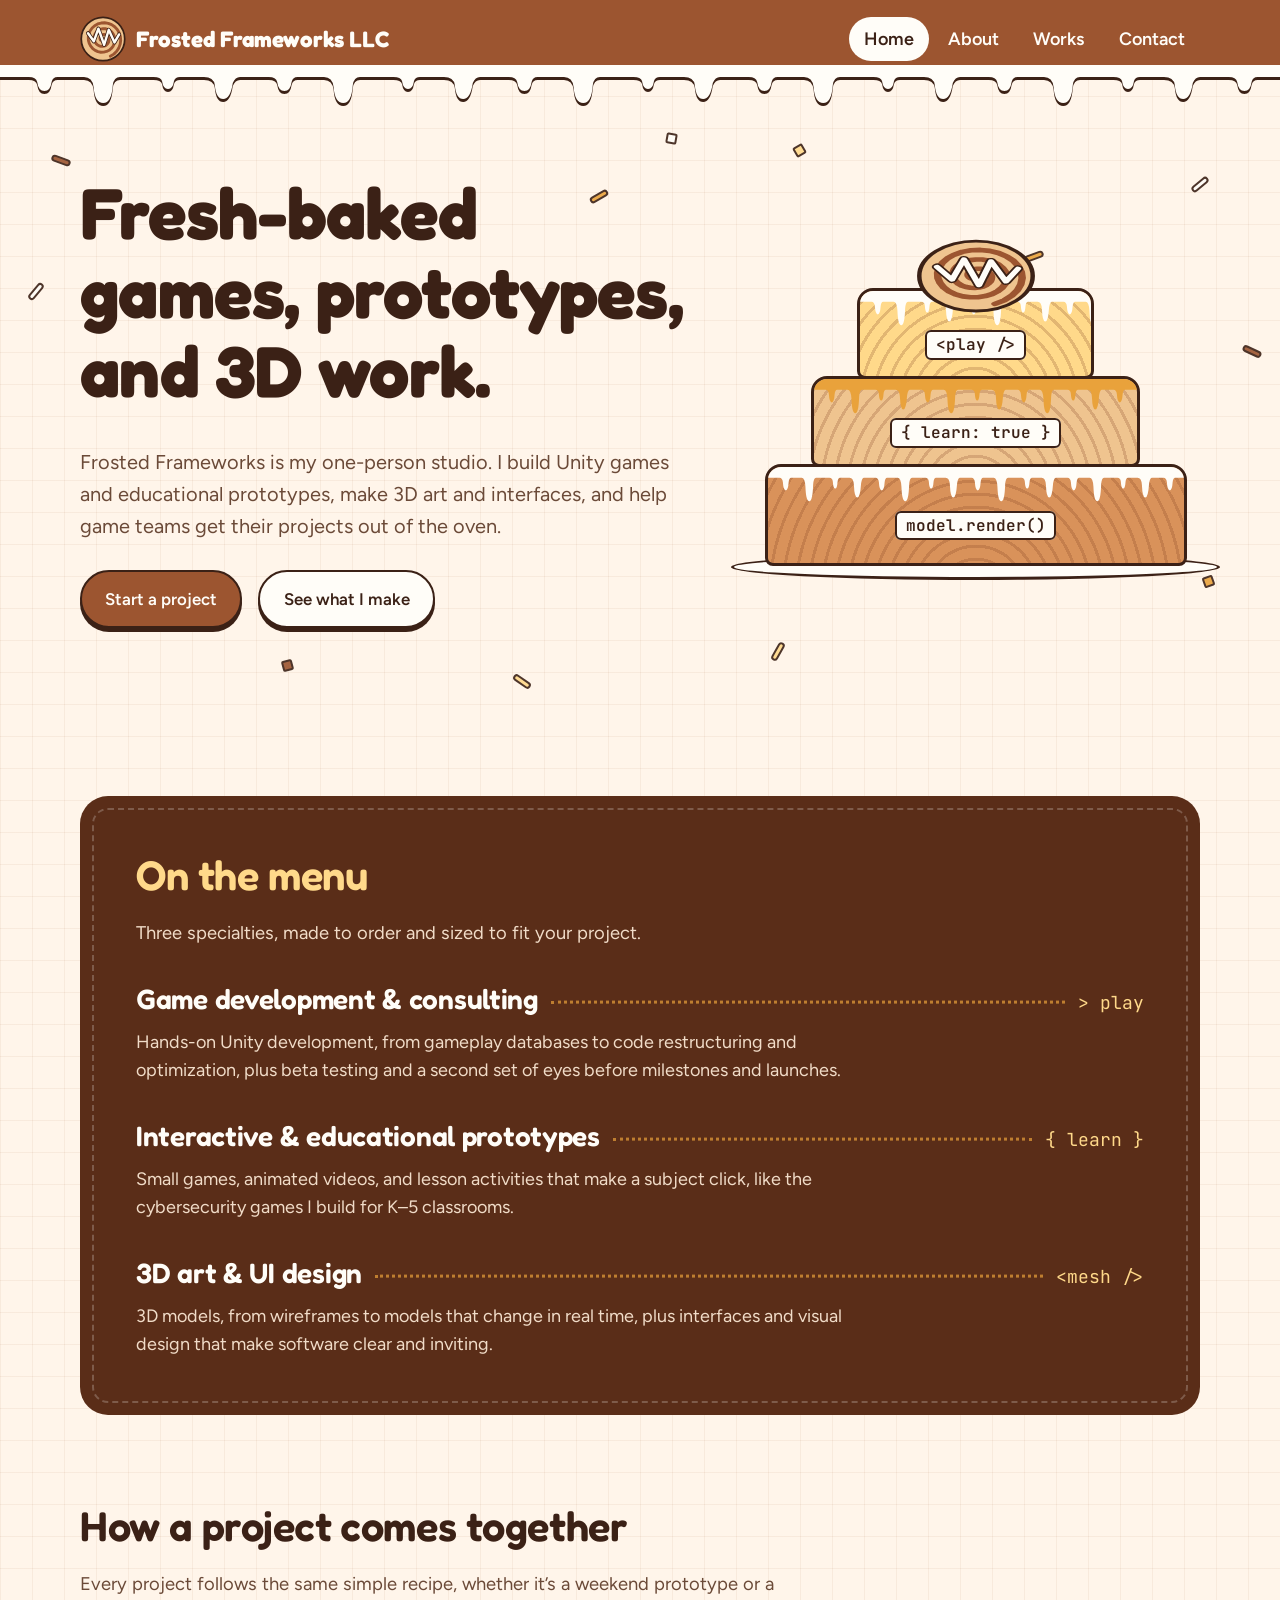
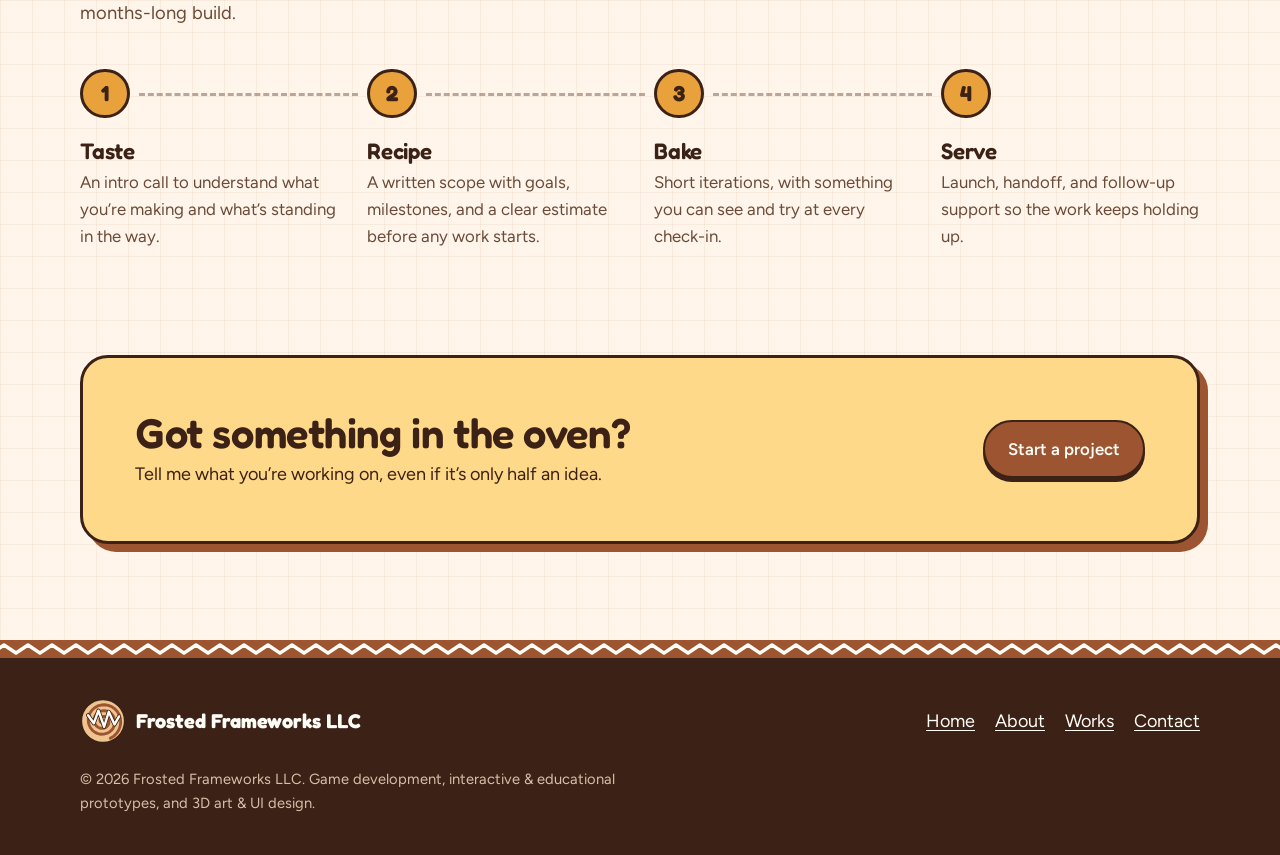
==== commit f9f7fb99: "Build out the Works page and link project credits - Replace placeholder cards with Cyber-PARK and St" ====
--- a/index.html
+++ b/index.html
@@ -5,6 +5,17 @@
   <meta name="viewport" content="width=device-width, initial-scale=1">
   <title>Frosted Frameworks LLC | Game development, educational prototypes, and 3D art</title>
   <meta name="description" content="Frosted Frameworks is a one-person studio offering Unity game development and consulting, interactive and educational prototypes, and 3D art and UI design.">
+  <link rel="canonical" href="https://frostedframeworks.com/">
+  <meta property="og:type" content="website">
+  <meta property="og:site_name" content="Frosted Frameworks LLC">
+  <meta property="og:title" content="Frosted Frameworks LLC | Game development, educational prototypes, and 3D art">
+  <meta property="og:description" content="Frosted Frameworks is a one-person studio offering Unity game development and consulting, interactive and educational prototypes, and 3D art and UI design.">
+  <meta property="og:url" content="https://frostedframeworks.com/">
+  <meta property="og:image" content="https://frostedframeworks.com/images/social-card.png">
+  <meta property="og:image:width" content="1200">
+  <meta property="og:image:height" content="630">
+  <meta property="og:image:alt" content="Frosted Frameworks LLC: fresh-baked games, prototypes, and 3D work, next to a three-tier cake topped with a cinnamon roll.">
+  <meta name="twitter:card" content="summary_large_image">
   <link rel="icon" href="images/logo.svg" type="image/svg+xml">
   <link rel="preconnect" href="https://fonts.googleapis.com">
   <link rel="preconnect" href="https://fonts.gstatic.com" crossorigin>
@@ -77,7 +88,7 @@
         </li>
         <li>
           <div class="menu-head"><h3>Interactive &amp; educational prototypes</h3><span class="leader" aria-hidden="true"></span><span class="glyph" aria-hidden="true">{ learn }</span></div>
-          <p>Small games, animated videos, and lesson activities that make a subject click, like the cybersecurity games I build for K&ndash;12 classrooms.</p>
+          <p>Small games, animated videos, and lesson activities that make a subject click, like the cybersecurity games I build for K&ndash;5 classrooms.</p>
         </li>
         <li>
           <div class="menu-head"><h3>3D art &amp; UI design</h3><span class="leader" aria-hidden="true"></span><span class="glyph" aria-hidden="true">&lt;mesh /&gt;</span></div>
--- a/css/style.css
+++ b/css/style.css
@@ -45,8 +45,11 @@
     linear-gradient(var(--grid) 1px, transparent 1px),
     linear-gradient(90deg, var(--grid) 1px, transparent 1px);
   background-size: 32px 32px;
+  /* Keep the footer at the bottom on short pages */
+  display: flex; flex-direction: column; min-height: 100vh;
   -webkit-font-smoothing: antialiased;
 }
+main { flex: 1; }
 
 h1, h2, h3 {
   font-family: var(--display);
@@ -305,19 +308,31 @@
 .portrait img { position: absolute; inset: 0; width: 100%; height: 100%; object-fit: cover; }
 
 /* Credits: a game-style roll of past projects */
-.credits { list-style: none; margin: 2rem 0 0; padding: 0; max-width: 900px; border-top: 3px solid var(--ink); }
+.credits { list-style: none; margin: 2rem 0 0; padding: 0; max-width: 1000px; border-top: 3px solid var(--ink); }
 .credits li {
-  display: grid; grid-template-columns: minmax(0, 17rem) 1fr; gap: 0.35rem 2rem;
+  display: grid; grid-template-columns: minmax(0, 15rem) 1fr 160px; gap: 0.6rem 2rem;
+  grid-template-areas: "title text thumb"; align-items: center;
   padding-block: 1.15rem; border-bottom: 2px dashed rgba(59, 33, 22, 0.3);
 }
-.credits h3 { margin: 0; font-size: 1.3rem; }
+.credits h3 { grid-area: title; margin: 0; font-size: 1.3rem; }
 .credits cite { font-style: normal; }
+.credits p { grid-area: text; margin: 0; color: var(--ink-soft); }
+.credit-thumb-link {
+  grid-area: thumb; display: block; border-radius: 10px;
+  transition: transform 0.12s, box-shadow 0.12s;
+}
+.credit-thumb-link:hover { transform: translateY(-3px); box-shadow: 0 5px 0 var(--cinnamon); }
+.credit-thumb {
+  display: block; width: 100%; height: auto; aspect-ratio: 16 / 9; object-fit: cover;
+  border: 2.5px solid var(--ink); border-radius: 10px; background: var(--bun);
+}
+/* Small status tags under a project title (About credits and Works cards) */
+.credit-notes { display: flex; flex-wrap: wrap; gap: 0.35rem; margin-top: 0.4rem; }
 .credit-note {
-  display: block; width: fit-content; margin-top: 0.4rem;
   font-family: var(--mono); font-size: 0.78rem; font-weight: 600; letter-spacing: 0;
   padding: 0.1rem 0.5rem; background: var(--butter); border: 2px solid var(--ink); border-radius: 6px;
 }
-.credits p { margin: 0; color: var(--ink-soft); }
+.credit-note.demo { background: var(--cinnamon); color: var(--glaze); }
 
 .recipe-grid { display: grid; grid-template-columns: 0.9fr 1.1fr; gap: clamp(2rem, 5vw, 4rem); align-items: center; }
 .recipe {
@@ -358,7 +373,7 @@
 /* ---------- Works: display case ---------- */
 
 .shelf { margin-top: clamp(2.5rem, 5vw, 3.75rem); }
-.shelf h2 { margin-bottom: 0.3rem; }
+.shelf h3 { font-size: clamp(1.4rem, 2.6vw, 1.75rem); margin-bottom: 0.3rem; }
 .shelf > p { color: var(--ink-soft); }
 
 .case {
@@ -390,29 +405,56 @@
 .tint-caramel  { --tint: rgba(233, 162, 59, 0.24); }
 .tint-cinnamon { --tint: rgba(156, 85, 48, 0.16); }
 
-.projects { display: grid; grid-template-columns: repeat(auto-fit, minmax(270px, 1fr)); gap: 1.75rem; margin-top: 2rem; }
+.projects { display: grid; grid-template-columns: repeat(3, minmax(0, 1fr)); gap: 1.75rem; margin-top: 2rem; }
 .project {
   display: flex; flex-direction: column; overflow: hidden;
   background: var(--glaze); border: 3px solid var(--ink); border-radius: 20px;
 }
-.project-art {
-  aspect-ratio: 16 / 10; display: grid; place-items: center;
-  border-bottom: 3px solid var(--ink);
-  font-family: var(--mono); font-weight: 600; font-size: clamp(1.6rem, 3vw, 2.2rem);
-  background-color: var(--tint);
-  background-image:
-    linear-gradient(rgba(59, 33, 22, 0.08) 1px, transparent 1px),
-    linear-gradient(90deg, rgba(59, 33, 22, 0.08) 1px, transparent 1px);
-  background-size: 20px 20px;
-}
+.project-img {
+  display: block; width: 100%; height: auto; min-height: 0; aspect-ratio: 16 / 9; object-fit: cover;
+  background: var(--bun); border-bottom: 3px solid var(--ink);
+}
+/* Featured projects span the full row, image beside the text ("flip" puts the image on the right) */
+.project.featured {
+  grid-column: 1 / -1; display: grid; grid-template-columns: 1.1fr 1fr;
+  box-shadow: 8px 8px 0 var(--caramel);
+}
+.project.featured .project-img { height: 100%; aspect-ratio: auto; border-bottom: 0; border-right: 3px solid var(--ink); }
+.project.featured.flip { grid-template-columns: 1fr 1.1fr; }
+.project.featured.flip .project-img { order: 2; border-right: 0; border-left: 3px solid var(--ink); }
 .project-body { display: flex; flex-direction: column; flex: 1; padding: 1.3rem 1.4rem 1.5rem; }
 .project-body h3 { margin-bottom: 0.4rem; }
+.tools { list-style: none; display: flex; flex-wrap: wrap; gap: 0.4rem; margin: 0 0 1.2rem; padding: 0; }
+.tools li {
+  font-family: var(--mono); font-size: 0.8rem; font-weight: 600;
+  padding: 0.15rem 0.6rem; background: var(--dough); border: 2px solid var(--ink); border-radius: 999px;
+}
 .project-meta { margin: 0 0 0.8rem; font-size: 0.98rem; color: var(--ink-soft); }
 .project-meta dt { display: inline; font-weight: 600; color: var(--ink); }
 .project-meta dd { display: inline; margin: 0; }
 .project-meta dd::after { content: ""; display: block; }
 .project-body p { font-size: 1.02rem; }
-.project-body a { margin-top: auto; font-weight: 600; }
+.project-link { margin-top: auto; align-self: flex-start; font-weight: 600; }
+.project-links { margin-top: auto; display: flex; flex-wrap: wrap; align-items: center; gap: 0.75rem 1.25rem; }
+.project-links .project-link { margin-top: 0; }
+.btn-small { padding: 0.55rem 1.1rem; font-size: 0.95rem; box-shadow: 0 3px 0 var(--ink); }
+.btn-butter { background: var(--butter); }
+.btn-butter:hover { background: #FFE6A8; }
+
+@media (max-width: 760px) {
+  .credits li { grid-template-columns: 1fr 120px; grid-template-areas: "title thumb" "text text"; }
+}
+
+@media (max-width: 1000px) {
+  .projects { grid-template-columns: 1fr; }
+}
+@media (max-width: 760px) {
+  .project.featured, .project.featured.flip { grid-template-columns: 1fr; }
+  .project.featured .project-img, .project.featured.flip .project-img {
+    order: 0; height: auto; aspect-ratio: 16 / 9; object-position: center;
+    border-right: 0; border-left: 0; border-bottom: 3px solid var(--ink);
+  }
+}
 
 /* ---------- Contact: order ticket ---------- */
 
@@ -478,7 +520,6 @@
 }
 @media (max-width: 560px) {
   .field-row { grid-template-columns: 1fr; }
-  .credits li { grid-template-columns: 1fr; }
   body { font-size: 1.0625rem; }
 }
 
